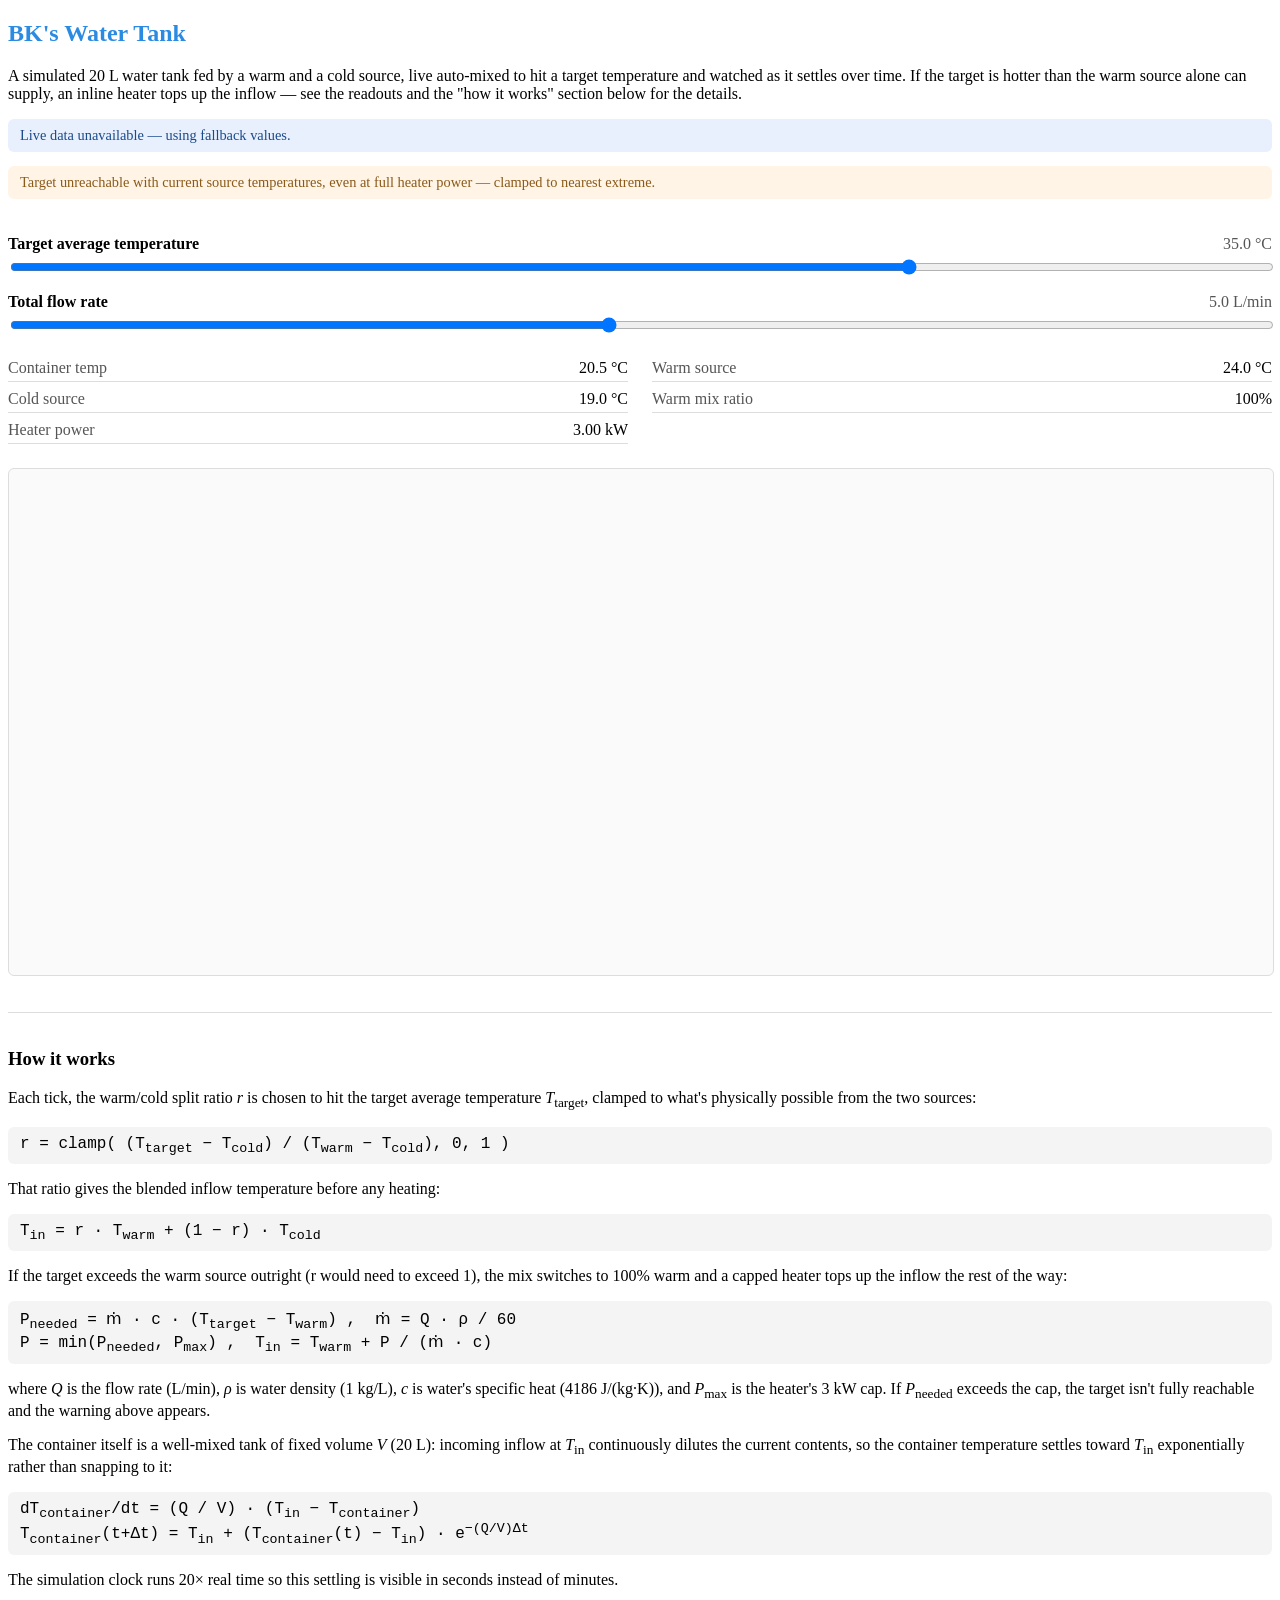
==== pages/bk-water-tank/index.html @ 596e3280 "Add BK's Water Tank page with heater and equations Adds a new simulated water tank page driven by li" ====
<!DOCTYPE html>
<html lang="en">
<head>
  <meta charset="UTF-8">
  <meta name="viewport" content="width=device-width, initial-scale=1">
  <title>BK's Water Tank - Vibe Coding Workshop</title>
  <link rel="stylesheet" href="../../shared/style.css">
  <link rel="stylesheet" href="style.css">
</head>
<body>
  <main>
    <h2>BK's Water Tank</h2>
    <p>
      A simulated 20&nbsp;L water tank fed by a warm and a cold source, live
      auto-mixed to hit a target temperature and watched as it settles over
      time. If the target is hotter than the warm source alone can supply,
      an inline heater tops up the inflow — see the readouts and the "how it
      works" section below for the details.
    </p>

    <p id="data-notice" class="notice" hidden></p>
    <p id="range-warning" class="notice notice-warning" hidden></p>

    <section class="controls">
      <label for="target-slider">
        Target average temperature
        <span id="target-value" class="value"></span>
      </label>
      <input id="target-slider" type="range" min="10" max="45" step="0.5" value="35">

      <label for="flow-slider">
        Total flow rate
        <span id="flow-value" class="value"></span>
      </label>
      <input id="flow-slider" type="range" min="0.5" max="10" step="0.1" value="5">
    </section>

    <section class="readouts">
      <div><span class="label">Container temp</span><span id="readout-container">–</span></div>
      <div><span class="label">Warm source</span><span id="readout-warm">–</span></div>
      <div><span class="label">Cold source</span><span id="readout-cold">–</span></div>
      <div><span class="label">Warm mix ratio</span><span id="readout-ratio">–</span></div>
      <div><span class="label">Heater power</span><span id="readout-heater">–</span></div>
    </section>

    <canvas id="chart" width="600" height="240"></canvas>

    <section class="equations">
      <h3>How it works</h3>

      <p>
        Each tick, the warm/cold split ratio <em>r</em> is chosen to hit the
        target average temperature <em>T</em><sub>target</sub>, clamped to
        what's physically possible from the two sources:
      </p>
      <p class="eq">
        r = clamp( (T<sub>target</sub> − T<sub>cold</sub>) / (T<sub>warm</sub> − T<sub>cold</sub>), 0, 1 )
      </p>

      <p>That ratio gives the blended inflow temperature before any heating:</p>
      <p class="eq">
        T<sub>in</sub> = r · T<sub>warm</sub> + (1 − r) · T<sub>cold</sub>
      </p>

      <p>
        If the target exceeds the warm source outright (r would need to
        exceed 1), the mix switches to 100% warm and a capped heater tops up
        the inflow the rest of the way:
      </p>
      <p class="eq">
        P<sub>needed</sub> = ṁ · c · (T<sub>target</sub> − T<sub>warm</sub>) ,&nbsp;
        ṁ = Q · ρ / 60
        <br>
        P = min(P<sub>needed</sub>, P<sub>max</sub>) ,&nbsp;
        T<sub>in</sub> = T<sub>warm</sub> + P / (ṁ · c)
      </p>
      <p>
        where <em>Q</em> is the flow rate (L/min), <em>ρ</em> is water
        density (1&nbsp;kg/L), <em>c</em> is water's specific heat
        (4186&nbsp;J/(kg·K)), and <em>P</em><sub>max</sub> is the heater's
        3&nbsp;kW cap. If <em>P</em><sub>needed</sub> exceeds the cap, the
        target isn't fully reachable and the warning above appears.
      </p>

      <p>
        The container itself is a well-mixed tank of fixed volume
        <em>V</em> (20&nbsp;L): incoming inflow at <em>T</em><sub>in</sub>
        continuously dilutes the current contents, so the container
        temperature settles toward <em>T</em><sub>in</sub> exponentially
        rather than snapping to it:
      </p>
      <p class="eq">
        dT<sub>container</sub>/dt = (Q / V) · (T<sub>in</sub> − T<sub>container</sub>)
        <br>
        T<sub>container</sub>(t+Δt) = T<sub>in</sub> + (T<sub>container</sub>(t) − T<sub>in</sub>) · e<sup>−(Q/V)Δt</sup>
      </p>
      <p>
        The simulation clock runs 20× real time so this settling is visible
        in seconds instead of minutes.
      </p>
    </section>
  </main>

  <script src="../../shared/layout.js" defer></script>
  <script src="script.js" defer></script>
</body>
</html>
---- pages/bk-water-tank/style.css ----
h2 {
  color: #2b8be2;
}

.notice {
  padding: 0.5rem 0.75rem;
  border-radius: 0.375rem;
  background: #e8f0fe;
  color: #1a4a8a;
  font-size: 0.9rem;
}

.notice-warning {
  background: #fff4e5;
  color: #8a5a1a;
}

.controls {
  display: flex;
  flex-direction: column;
  gap: 0.25rem;
  margin: 1.5rem 0;
}

.controls label {
  display: flex;
  justify-content: space-between;
  font-weight: 600;
  margin-top: 0.75rem;
}

.controls .value {
  font-weight: 400;
  color: #555;
}

.controls input[type="range"] {
  width: 100%;
}

.readouts {
  display: grid;
  grid-template-columns: repeat(2, 1fr);
  gap: 0.5rem 1.5rem;
  margin: 1.5rem 0;
}

.readouts div {
  display: flex;
  justify-content: space-between;
  border-bottom: 1px solid #ddd;
  padding-bottom: 0.25rem;
}

.readouts .label {
  color: #555;
}

#chart {
  width: 100%;
  height: auto;
  border: 1px solid #ddd;
  border-radius: 0.375rem;
  background: #fafafa;
}

.equations {
  margin-top: 2rem;
  padding-top: 1rem;
  border-top: 1px solid #ddd;
}

.equations .eq {
  font-family: ui-monospace, "SFMono-Regular", Consolas, monospace;
  background: #f4f4f4;
  padding: 0.5rem 0.75rem;
  border-radius: 0.375rem;
  overflow-x: auto;
}
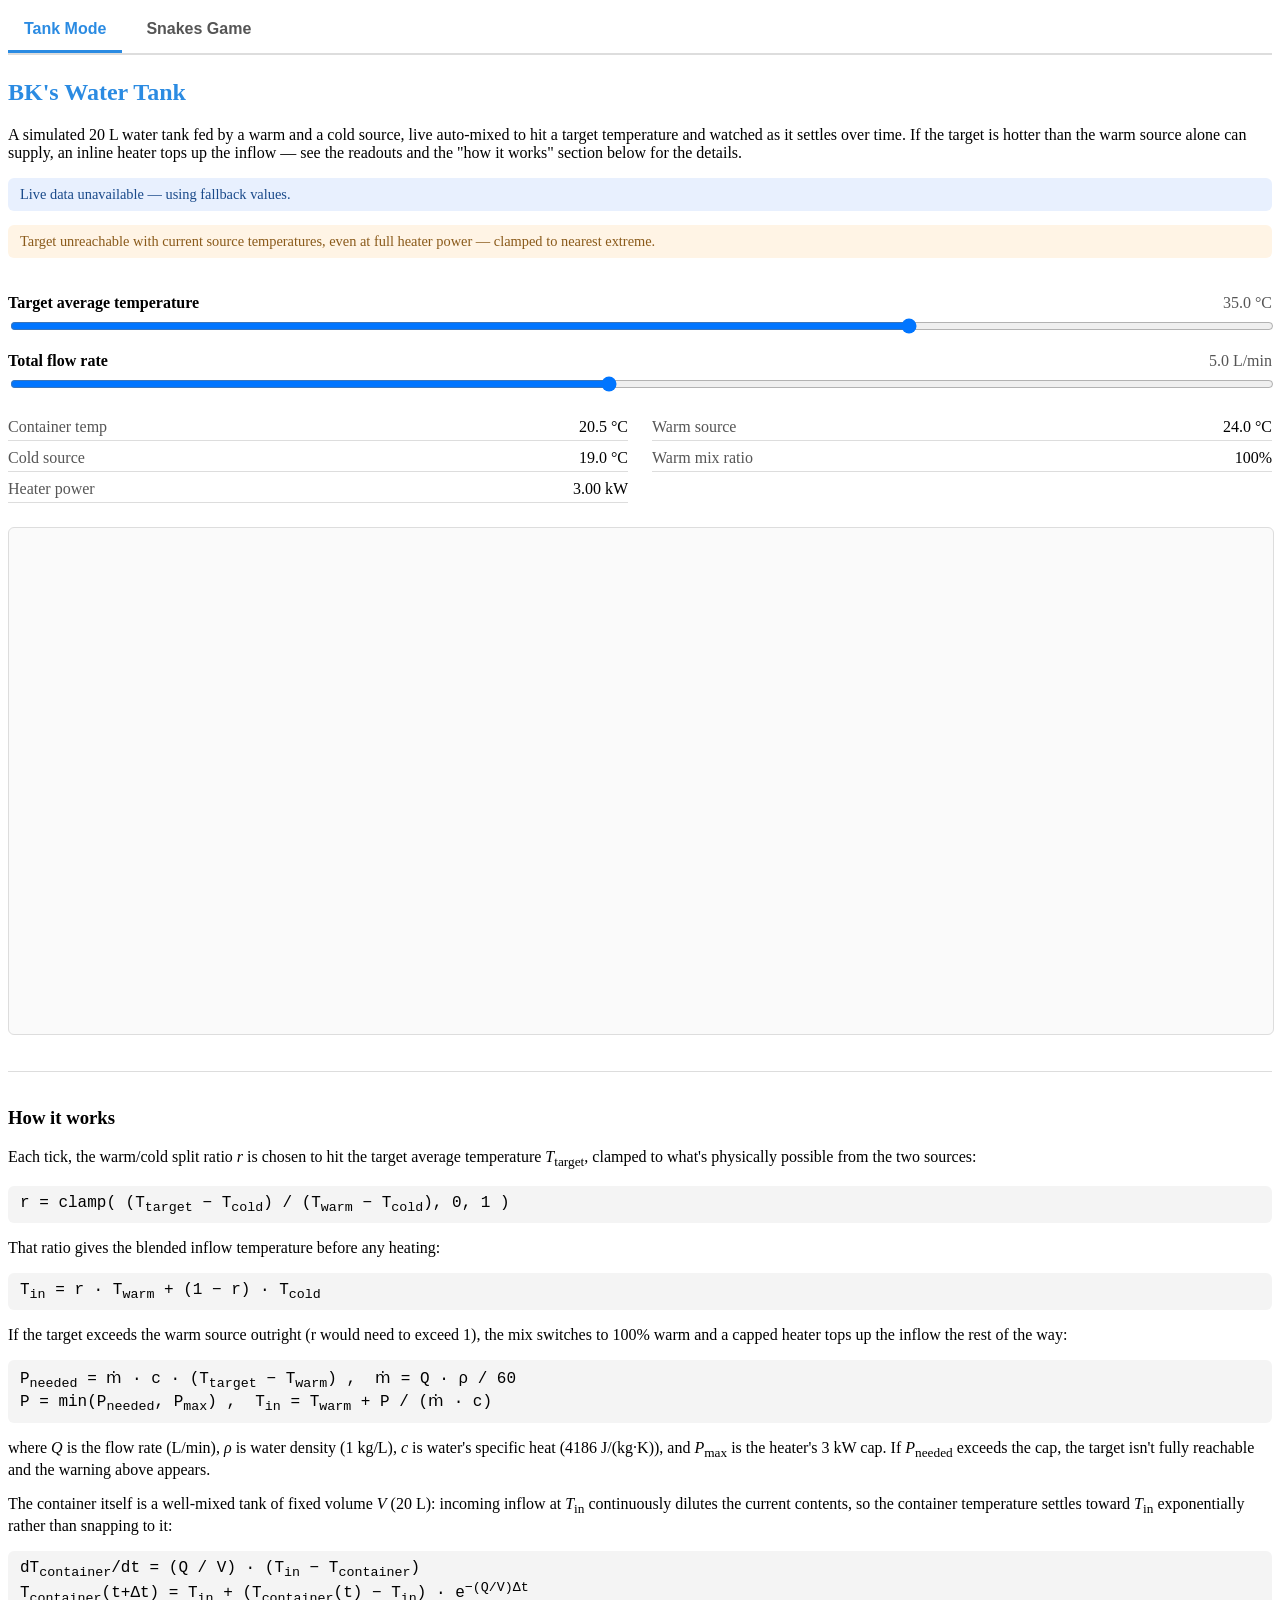
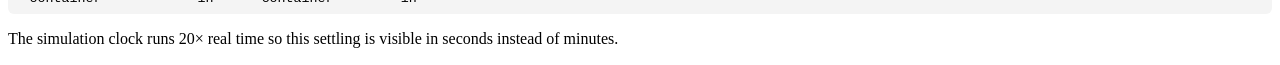
==== commit 49adb19f: "Add classic snake game to tank page with toggle - Add snakes game to bk-water-tank page with mode to" ====
--- a/pages/bk-water-tank/index.html
+++ b/pages/bk-water-tank/index.html
@@ -9,14 +9,20 @@
 </head>
 <body>
   <main>
-    <h2>BK's Water Tank</h2>
-    <p>
-      A simulated 20&nbsp;L water tank fed by a warm and a cold source, live
-      auto-mixed to hit a target temperature and watched as it settles over
-      time. If the target is hotter than the warm source alone can supply,
-      an inline heater tops up the inflow — see the readouts and the "how it
-      works" section below for the details.
-    </p>
+    <div class="mode-toggle">
+      <button id="tank-btn" class="mode-btn active">Tank Mode</button>
+      <button id="snakes-btn" class="mode-btn">Snakes Game</button>
+    </div>
+
+    <div id="tank-mode" class="mode-content">
+      <h2>BK's Water Tank</h2>
+      <p>
+        A simulated 20&nbsp;L water tank fed by a warm and a cold source, live
+        auto-mixed to hit a target temperature and watched as it settles over
+        time. If the target is hotter than the warm source alone can supply,
+        an inline heater tops up the inflow — see the readouts and the "how it
+        works" section below for the details.
+      </p>
 
     <p id="data-notice" class="notice" hidden></p>
     <p id="range-warning" class="notice notice-warning" hidden></p>
@@ -99,6 +105,23 @@
         in seconds instead of minutes.
       </p>
     </section>
+    </div>
+
+    <div id="snakes-mode" class="mode-content" hidden>
+      <h2>Snake Game</h2>
+      <p class="snakes-instructions">Use <strong>arrow keys</strong> to move the snake. Eat the orange food to grow and gain points!</p>
+      <div class="snakes-container">
+        <canvas id="snakes-canvas" width="400" height="400"></canvas>
+        <div id="snakes-ui">
+          <div id="snakes-score">Score: 0</div>
+          <div id="snakes-game-over" hidden>
+            <p>Game Over!</p>
+            <p id="snakes-final-score"></p>
+            <button id="snakes-play-again">Play Again</button>
+          </div>
+        </div>
+      </div>
+    </div>
   </main>
 
   <script src="../../shared/layout.js" defer></script>
--- a/pages/bk-water-tank/style.css
+++ b/pages/bk-water-tank/style.css
@@ -77,3 +77,107 @@
   border-radius: 0.375rem;
   overflow-x: auto;
 }
+
+.mode-toggle {
+  display: flex;
+  gap: 0.5rem;
+  margin-bottom: 1.5rem;
+  border-bottom: 2px solid #ddd;
+}
+
+.mode-btn {
+  padding: 0.75rem 1rem;
+  background: none;
+  border: none;
+  border-bottom: 3px solid transparent;
+  cursor: pointer;
+  font-size: 1rem;
+  font-weight: 600;
+  color: #555;
+  transition: all 0.2s;
+}
+
+.mode-btn:hover {
+  color: #2b8be2;
+}
+
+.mode-btn.active {
+  color: #2b8be2;
+  border-bottom-color: #2b8be2;
+}
+
+.mode-content {
+  display: block;
+}
+
+.mode-content[hidden] {
+  display: none;
+}
+
+.snakes-instructions {
+  color: #555;
+  text-align: center;
+  margin: 1rem 0;
+  font-size: 0.95rem;
+}
+
+.snakes-container {
+  display: flex;
+  flex-direction: column;
+  align-items: center;
+  gap: 1rem;
+  margin: 2rem 0;
+}
+
+#snakes-canvas {
+  border: 2px solid #2b8be2;
+  background: #1a1a1a;
+  border-radius: 0.375rem;
+  display: block;
+  image-rendering: pixelated;
+}
+
+#snakes-ui {
+  text-align: center;
+}
+
+#snakes-score {
+  font-size: 1.25rem;
+  font-weight: 600;
+  color: #2b8be2;
+  margin-bottom: 1rem;
+}
+
+#snakes-game-over {
+  padding: 1.5rem;
+  background: #e8f0fe;
+  border-radius: 0.375rem;
+  border-left: 4px solid #2b8be2;
+}
+
+#snakes-game-over p {
+  margin: 0.5rem 0;
+}
+
+#snakes-game-over p:first-child {
+  font-size: 1.5rem;
+  font-weight: 700;
+  color: #2b8be2;
+}
+
+#snakes-play-again {
+  margin-top: 1rem;
+  padding: 0.75rem 1.5rem;
+  background: #2b8be2;
+  color: white;
+  border: none;
+  border-radius: 0.375rem;
+  cursor: pointer;
+  font-weight: 600;
+  font-size: 1rem;
+  transition: background 0.2s;
+}
+
+#snakes-play-again:hover {
+  background: #1e64a8;
+}
